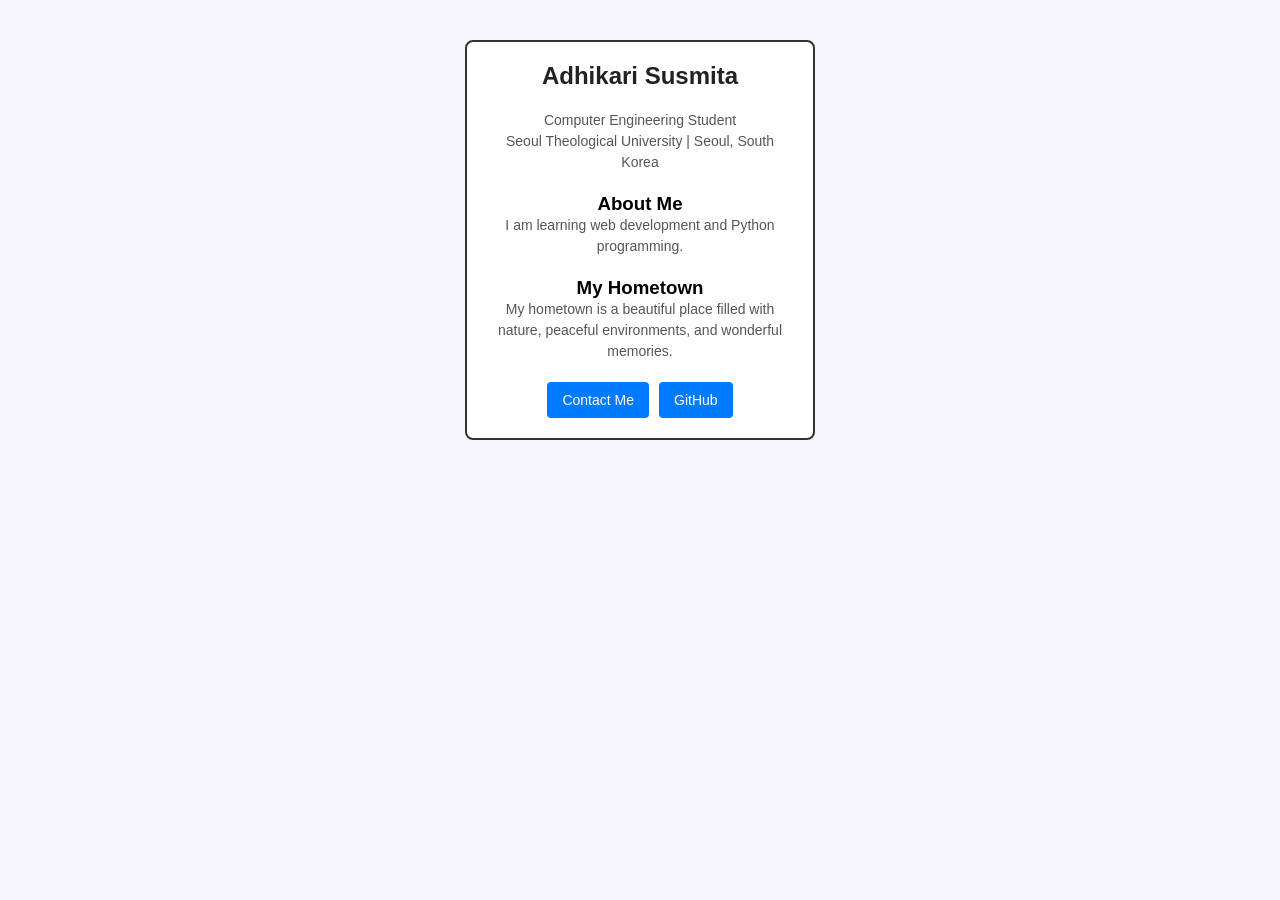
==== index.html @ 7943f9ae "Add hometown section to index.html Added a new section for hometown details." ====
<!DOCTYPE html>
<html lang="en">
<head>
  <meta charset="UTF-8">
  <meta name="viewport" content="width=device-width, initial-scale=1.0">
  <title>My First Web Page</title>
  <link rel="stylesheet" href="style.css">
</head>
<body>

  <div class="card">
    <h1>Adhikari Susmita</h1>
    <p>Computer Engineering Student<br>Seoul Theological University | Seoul, South Korea</p>
    
    <div class="details-section">
      <h3>About Me</h3>
      <p>I am learning web development and Python programming.</p>
    </div>

    <div class="details-section hometown-section">
      <h3>My Hometown</h3>
      <p>My hometown is a beautiful place filled with nature, peaceful environments, and wonderful memories.</p>
    </div>

    <div class="button-group">
      <button class="btn">Contact Me</button>
      <button class="btn">GitHub</button>
    </div>
  </div>

</body>
</html>
---- style.css ----
/* Global Reset */
* {
  box-sizing: border-box;
  margin: 0;
  padding: 0;
}

body {
  font-family: Arial, sans-serif;
  background-color: #f4f4f9;
  
  /* Vertical scroll milna ko lagi min-height ra padding use garne */
  min-height: 100vh;
  display: block; 
  padding: 40px 20px;
}

/* Card Styling */
.card {
  width: 350px;
  max-width: 100%;
  margin: 0 auto; /* Center align garna */
  background-color: #ffffff;
  border: 2px solid #333333;
  padding: 20px;
  border-radius: 8px;
  text-align: center;
}

.card h1 {
  font-size: 24px;
  margin-bottom: 20px;
  color: #222222;
}

.card p {
  font-size: 14px;
  color: #555555;
  margin-bottom: 20px;
  line-height: 1.5;
}

/* Button Group (Horizontal Layout) */
.button-group {
  display: flex;
  justify-content: center;
  gap: 10px; /* Buttons bichko space */
  margin-top: 10px;
}

.btn {
  padding: 10px 15px;
  font-size: 14px;
  background-color: #007bff;
  color: white;
  border: none;
  border-radius: 4px;
  cursor: pointer;
}

.btn:hover {
  background-color: #0056b3;
}
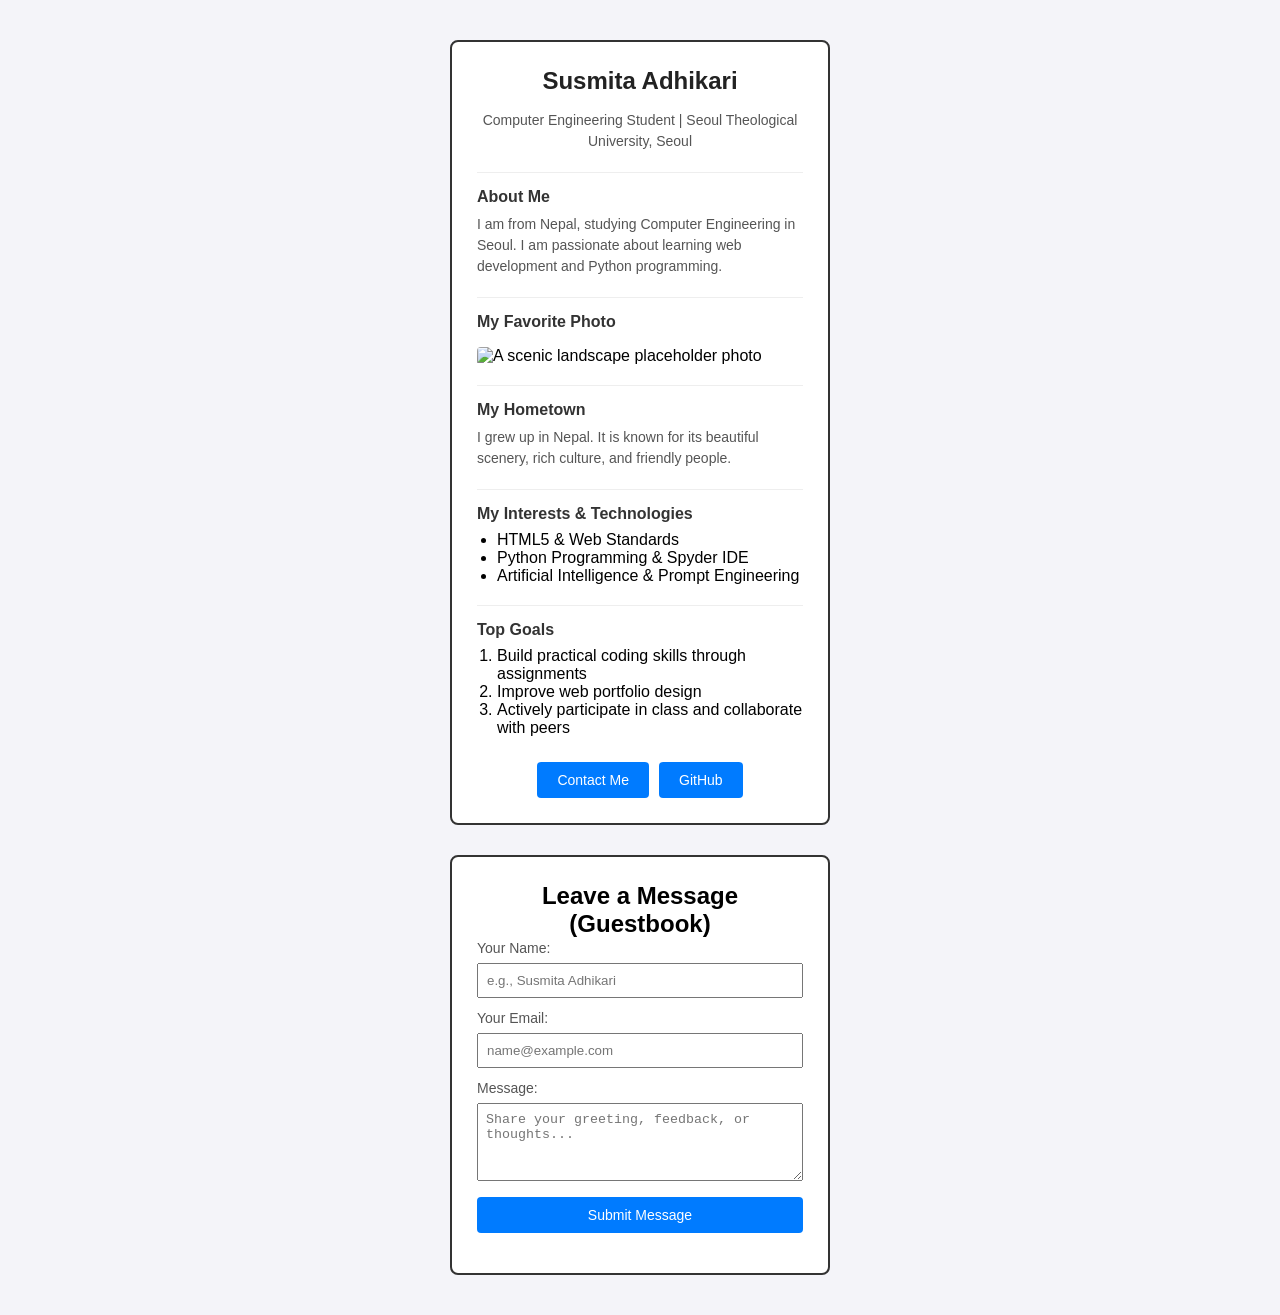
==== commit feebdfff: "Revise index.html for personal portfolio update Updated the profile information and added new sectio" ====
--- a/index.html
+++ b/index.html
@@ -3,23 +3,46 @@
 <head>
   <meta charset="UTF-8">
   <meta name="viewport" content="width=device-width, initial-scale=1.0">
-  <title>My First Web Page</title>
+  <title>Susmita Adhikari - Business Card & Portfolio</title>
   <link rel="stylesheet" href="style.css">
 </head>
 <body>
 
   <div class="card">
-    <h1>Adhikari Susmita</h1>
-    <p>Computer Engineering Student<br>Seoul Theological University | Seoul, South Korea</p>
+    <h1 id="profile-name">Susmita Adhikari</h1>
+    <p class="card-info">Computer Engineering Student | Seoul Theological University, Seoul</p>
     
     <div class="details-section">
       <h3>About Me</h3>
-      <p>I am learning web development and Python programming.</p>
+      <p>I am from Nepal, studying Computer Engineering in Seoul. I am passionate about learning web development and Python programming.</p>
     </div>
 
-    <div class="details-section hometown-section">
+    <div class="details-section">
+      <h3>My Favorite Photo</h3>
+      <img src="https://picsum.photos/400/300" alt="A scenic landscape placeholder photo" style="width:100%; border-radius:4px; margin-top:8px;">
+    </div>
+
+    <div class="details-section">
       <h3>My Hometown</h3>
-      <p>My hometown is a beautiful place filled with nature, peaceful environments, and wonderful memories.</p>
+      <p>I grew up in Nepal. It is known for its beautiful scenery, rich culture, and friendly people.</p>
+    </div>
+
+    <div class="details-section">
+      <h3>My Interests & Technologies</h3>
+      <ul style="text-align: left; padding-left: 20px; margin-top: 8px;">
+        <li>HTML5 & Web Standards</li>
+        <li>Python Programming & Spyder IDE</li>
+        <li>Artificial Intelligence & Prompt Engineering</li>
+      </ul>
+    </div>
+
+    <div class="details-section">
+      <h3>Top Goals</h3>
+      <ol style="text-align: left; padding-left: 20px; margin-top: 8px;">
+        <li>Build practical coding skills through assignments</li>
+        <li>Improve web portfolio design</li>
+        <li>Actively participate in class and collaborate with peers</li>
+      </ol>
     </div>
 
     <div class="button-group">
@@ -28,5 +51,26 @@
     </div>
   </div>
 
+  <div class="card" style="margin-top: 30px;">
+    <h2 id="guestbook">Leave a Message (Guestbook)</h2>
+    <form>
+      <p style="text-align: left; margin-bottom: 10px;">
+        <label for="visitor-name">Your Name:</label><br>
+        <input type="text" id="visitor-name" name="visitor-name" placeholder="e.g., Susmita Adhikari" required style="width: 100%; padding: 8px; margin-top: 4px;">
+      </p>
+      <p style="text-align: left; margin-bottom: 10px;">
+        <label for="visitor-email">Your Email:</label><br>
+        <input type="email" id="visitor-email" name="visitor-email" placeholder="name@example.com" required style="width: 100%; padding: 8px; margin-top: 4px;">
+      </p>
+      <p style="text-align: left; margin-bottom: 10px;">
+        <label for="visitor-message">Message:</label><br>
+        <textarea id="visitor-message" name="visitor-message" rows="4" placeholder="Share your greeting, feedback, or thoughts..." style="width: 100%; padding: 8px; margin-top: 4px;"></textarea>
+      </p>
+      <p>
+        <button type="submit" class="btn" style="width: 100%;">Submit Message</button>
+      </p>
+    </form>
+  </div>
+
 </body>
 </html>
--- a/style.css
+++ b/style.css
@@ -8,8 +8,6 @@
 body {
   font-family: Arial, sans-serif;
   background-color: #f4f4f9;
-  
-  /* Vertical scroll milna ko lagi min-height ra padding use garne */
   min-height: 100vh;
   display: block; 
   padding: 40px 20px;
@@ -17,39 +15,52 @@
 
 /* Card Styling */
 .card {
-  width: 350px;
+  width: 380px;
   max-width: 100%;
-  margin: 0 auto; /* Center align garna */
+  margin: 0 auto;
   background-color: #ffffff;
   border: 2px solid #333333;
-  padding: 20px;
+  padding: 25px;
   border-radius: 8px;
   text-align: center;
 }
 
 .card h1 {
   font-size: 24px;
-  margin-bottom: 20px;
+  margin-bottom: 15px;
   color: #222222;
 }
 
 .card p {
   font-size: 14px;
   color: #555555;
-  margin-bottom: 20px;
+  margin-bottom: 15px;
   line-height: 1.5;
+}
+
+.details-section {
+  margin-top: 20px;
+  padding-top: 15px;
+  border-top: 1px solid #eeeeee;
+  text-align: left;
+}
+
+.details-section h3 {
+  font-size: 16px;
+  margin-bottom: 8px;
+  color: #333333;
 }
 
 /* Button Group (Horizontal Layout) */
 .button-group {
   display: flex;
   justify-content: center;
-  gap: 10px; /* Buttons bichko space */
-  margin-top: 10px;
+  gap: 10px;
+  margin-top: 25px;
 }
 
 .btn {
-  padding: 10px 15px;
+  padding: 10px 20px;
   font-size: 14px;
   background-color: #007bff;
   color: white;
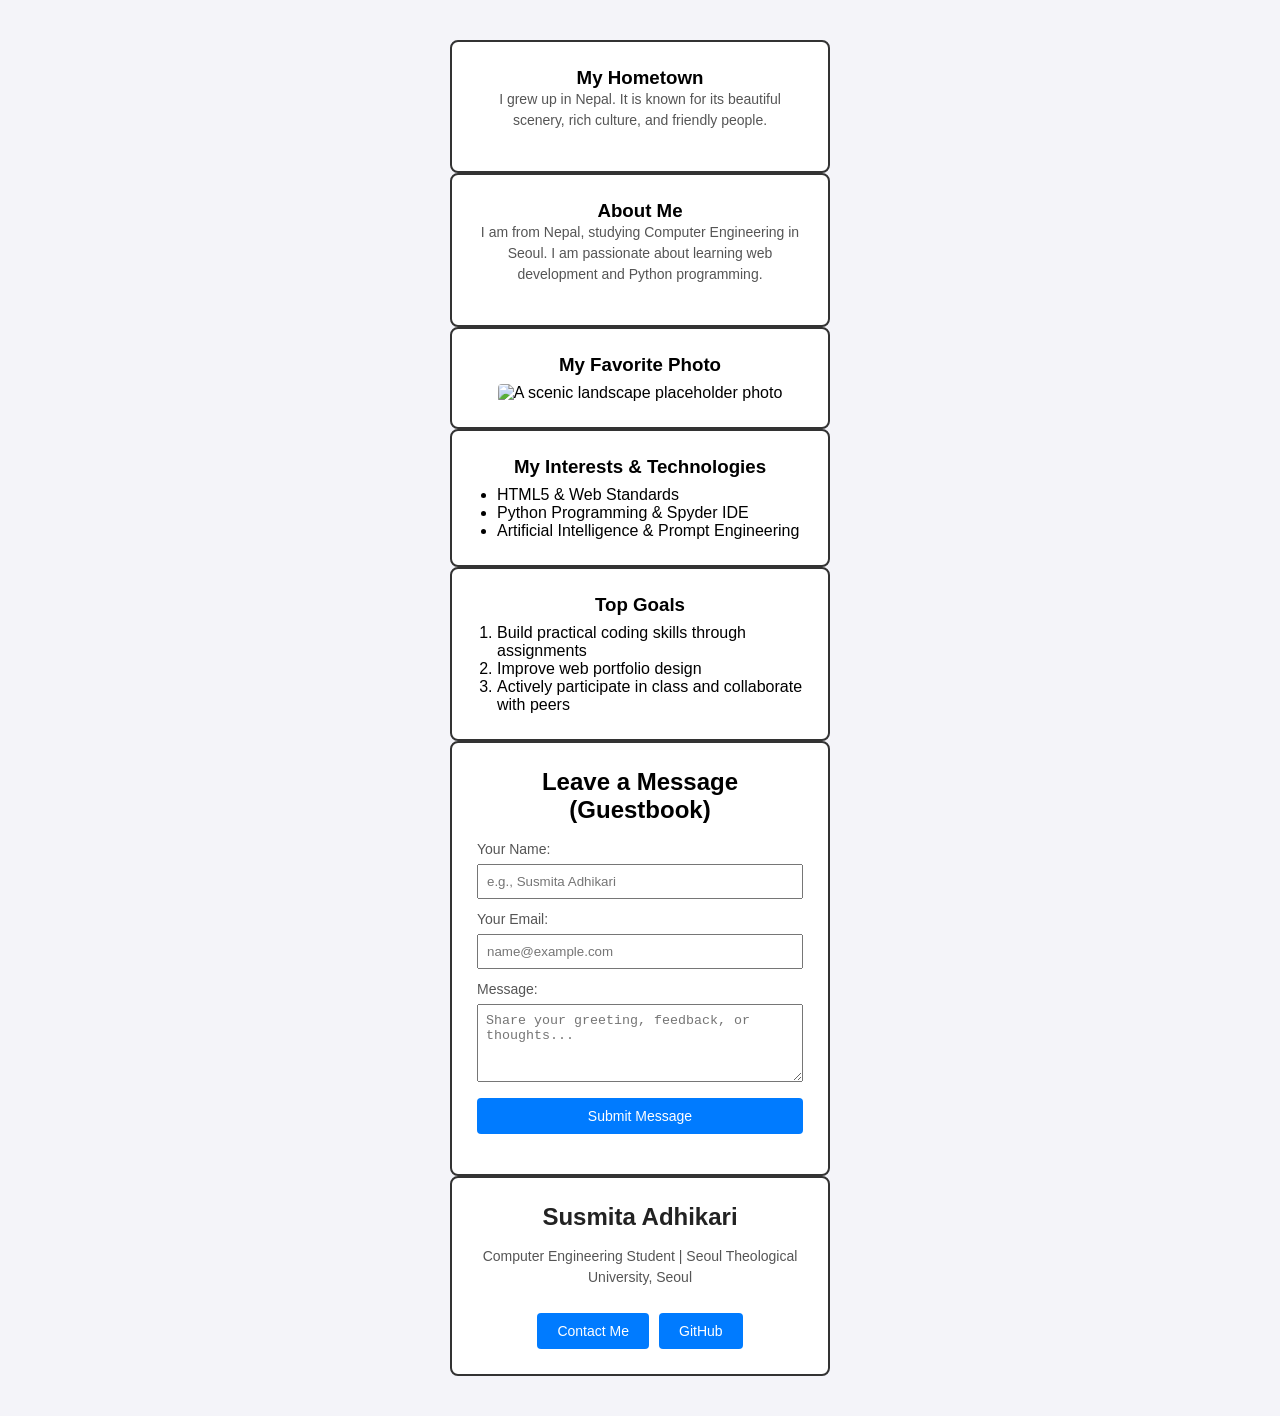
==== commit 9952995a: "Reorganize HTML structure and update title" ====
--- a/index.html
+++ b/index.html
@@ -3,56 +3,52 @@
 <head>
   <meta charset="UTF-8">
   <meta name="viewport" content="width=device-width, initial-scale=1.0">
-  <title>Susmita Adhikari - Business Card & Portfolio</title>
+  <title>Susmita Adhikari - Portfolio</title>
   <link rel="stylesheet" href="style.css">
 </head>
 <body>
 
+  <!-- 1. Hometown Card (Top ma rakhiyeko) -->
   <div class="card">
-    <h1 id="profile-name">Susmita Adhikari</h1>
-    <p class="card-info">Computer Engineering Student | Seoul Theological University, Seoul</p>
-    
-    <div class="details-section">
-      <h3>About Me</h3>
-      <p>I am from Nepal, studying Computer Engineering in Seoul. I am passionate about learning web development and Python programming.</p>
-    </div>
-
-    <div class="details-section">
-      <h3>My Favorite Photo</h3>
-      <img src="https://picsum.photos/400/300" alt="A scenic landscape placeholder photo" style="width:100%; border-radius:4px; margin-top:8px;">
-    </div>
-
-    <div class="details-section">
-      <h3>My Hometown</h3>
-      <p>I grew up in Nepal. It is known for its beautiful scenery, rich culture, and friendly people.</p>
-    </div>
-
-    <div class="details-section">
-      <h3>My Interests & Technologies</h3>
-      <ul style="text-align: left; padding-left: 20px; margin-top: 8px;">
-        <li>HTML5 & Web Standards</li>
-        <li>Python Programming & Spyder IDE</li>
-        <li>Artificial Intelligence & Prompt Engineering</li>
-      </ul>
-    </div>
-
-    <div class="details-section">
-      <h3>Top Goals</h3>
-      <ol style="text-align: left; padding-left: 20px; margin-top: 8px;">
-        <li>Build practical coding skills through assignments</li>
-        <li>Improve web portfolio design</li>
-        <li>Actively participate in class and collaborate with peers</li>
-      </ol>
-    </div>
-
-    <div class="button-group">
-      <button class="btn">Contact Me</button>
-      <button class="btn">GitHub</button>
-    </div>
+    <h3>My Hometown</h3>
+    <p>I grew up in Nepal. It is known for its beautiful scenery, rich culture, and friendly people.</p>
   </div>
 
-  <div class="card" style="margin-top: 30px;">
-    <h2 id="guestbook">Leave a Message (Guestbook)</h2>
+  <!-- 2. About Me Card -->
+  <div class="card">
+    <h3>About Me</h3>
+    <p>I am from Nepal, studying Computer Engineering in Seoul. I am passionate about learning web development and Python programming.</p>
+  </div>
+
+  <!-- 3. Favorite Photo Card -->
+  <div class="card">
+    <h3>My Favorite Photo</h3>
+    <img src="https://picsum.photos/400/300" alt="A scenic landscape placeholder photo" style="width:100%; border-radius:4px; margin-top:8px;">
+  </div>
+
+  <!-- 4. Interests & Technologies Card -->
+  <div class="card">
+    <h3>My Interests & Technologies</h3>
+    <ul style="text-align: left; padding-left: 20px; margin-top: 8px;">
+      <li>HTML5 & Web Standards</li>
+      <li>Python Programming & Spyder IDE</li>
+      <li>Artificial Intelligence & Prompt Engineering</li>
+    </ul>
+  </div>
+
+  <!-- 5. Top Goals Card -->
+  <div class="card">
+    <h3>Top Goals</h3>
+    <ol style="text-align: left; padding-left: 20px; margin-top: 8px;">
+      <li>Build practical coding skills through assignments</li>
+      <li>Improve web portfolio design</li>
+      <li>Actively participate in class and collaborate with peers</li>
+    </ol>
+  </div>
+
+  <!-- 6. Guestbook / Form Card -->
+  <div class="card">
+    <h2 id="guestbook" style="margin-bottom: 15px;">Leave a Message (Guestbook)</h2>
     <form>
       <p style="text-align: left; margin-bottom: 10px;">
         <label for="visitor-name">Your Name:</label><br>
@@ -72,5 +68,15 @@
     </form>
   </div>
 
+  <!-- 7. Personal Card / Header Card (Last ma rakhiyeko) -->
+  <div class="card">
+    <h1 id="profile-name">Susmita Adhikari</h1>
+    <p class="card-info">Computer Engineering Student | Seoul Theological University, Seoul</p>
+    <div class="button-group">
+      <button class="btn">Contact Me</button>
+      <button class="btn">GitHub</button>
+    </div>
+  </div>
+
 </body>
 </html>
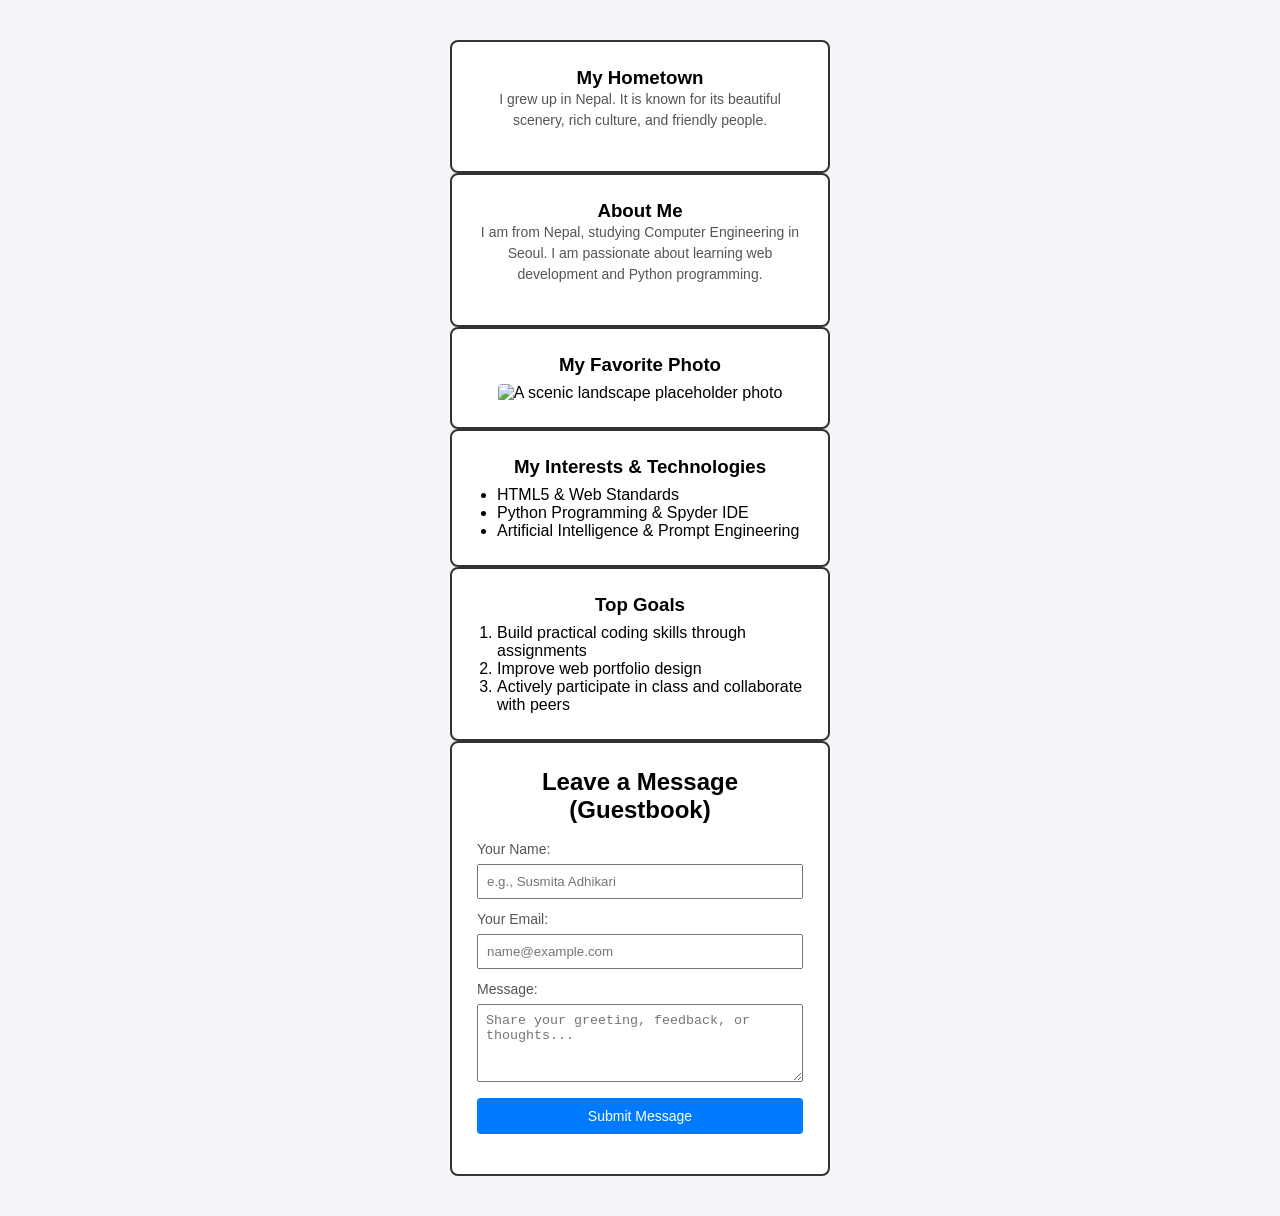
==== commit 3fa3dcd6: "Update index.html" ====
--- a/index.html
+++ b/index.html
@@ -8,7 +8,7 @@
 </head>
 <body>
 
-  <!-- 1. Hometown Card (Top ma rakhiyeko) -->
+  <!-- 1. Hometown Card  -->
   <div class="card">
     <h3>My Hometown</h3>
     <p>I grew up in Nepal. It is known for its beautiful scenery, rich culture, and friendly people.</p>
@@ -68,7 +68,7 @@
     </form>
   </div>
 
-  <!-- 7. Personal Card / Header Card (Last ma rakhiyeko) -->
+  <!-- 7. Personal card
   <div class="card">
     <h1 id="profile-name">Susmita Adhikari</h1>
     <p class="card-info">Computer Engineering Student | Seoul Theological University, Seoul</p>
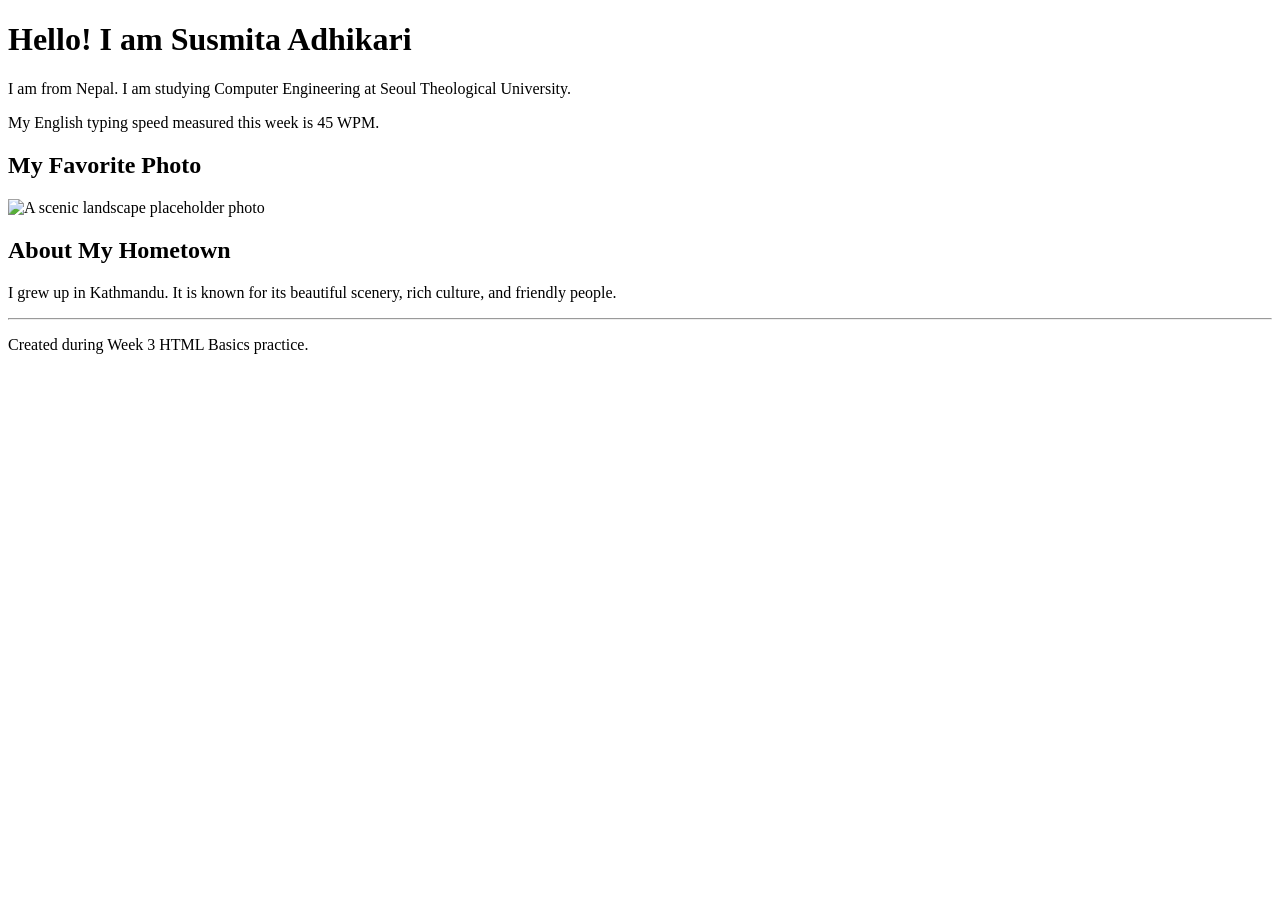
==== commit cad2a582: "Replace index.html content with new personal webpage Removed the previous content and replaced it wi" ====
--- a/index.html
+++ b/index.html
@@ -1,82 +1,21 @@
 <!DOCTYPE html>
 <html lang="en">
 <head>
-  <meta charset="UTF-8">
-  <meta name="viewport" content="width=device-width, initial-scale=1.0">
-  <title>Susmita Adhikari - Portfolio</title>
-  <link rel="stylesheet" href="style.css">
+    <meta charset="UTF-8">
+    <title>My First Web Page</title>
 </head>
 <body>
+    <h1>Hello! I am Susmita Adhikari</h1>
+    <p>I am from Nepal. I am studying Computer Engineering at Seoul Theological University.</p>
+    <p>My English typing speed measured this week is 45 WPM.</p>
 
-  <!-- 1. Hometown Card  -->
-  <div class="card">
-    <h3>My Hometown</h3>
-    <p>I grew up in Nepal. It is known for its beautiful scenery, rich culture, and friendly people.</p>
-  </div>
+    <h2>My Favorite Photo</h2>
+    <img src="https://picsum.photos/400/300" alt="A scenic landscape placeholder photo">
 
-  <!-- 2. About Me Card -->
-  <div class="card">
-    <h3>About Me</h3>
-    <p>I am from Nepal, studying Computer Engineering in Seoul. I am passionate about learning web development and Python programming.</p>
-  </div>
-
-  <!-- 3. Favorite Photo Card -->
-  <div class="card">
-    <h3>My Favorite Photo</h3>
-    <img src="https://picsum.photos/400/300" alt="A scenic landscape placeholder photo" style="width:100%; border-radius:4px; margin-top:8px;">
-  </div>
-
-  <!-- 4. Interests & Technologies Card -->
-  <div class="card">
-    <h3>My Interests & Technologies</h3>
-    <ul style="text-align: left; padding-left: 20px; margin-top: 8px;">
-      <li>HTML5 & Web Standards</li>
-      <li>Python Programming & Spyder IDE</li>
-      <li>Artificial Intelligence & Prompt Engineering</li>
-    </ul>
-  </div>
-
-  <!-- 5. Top Goals Card -->
-  <div class="card">
-    <h3>Top Goals</h3>
-    <ol style="text-align: left; padding-left: 20px; margin-top: 8px;">
-      <li>Build practical coding skills through assignments</li>
-      <li>Improve web portfolio design</li>
-      <li>Actively participate in class and collaborate with peers</li>
-    </ol>
-  </div>
-
-  <!-- 6. Guestbook / Form Card -->
-  <div class="card">
-    <h2 id="guestbook" style="margin-bottom: 15px;">Leave a Message (Guestbook)</h2>
-    <form>
-      <p style="text-align: left; margin-bottom: 10px;">
-        <label for="visitor-name">Your Name:</label><br>
-        <input type="text" id="visitor-name" name="visitor-name" placeholder="e.g., Susmita Adhikari" required style="width: 100%; padding: 8px; margin-top: 4px;">
-      </p>
-      <p style="text-align: left; margin-bottom: 10px;">
-        <label for="visitor-email">Your Email:</label><br>
-        <input type="email" id="visitor-email" name="visitor-email" placeholder="name@example.com" required style="width: 100%; padding: 8px; margin-top: 4px;">
-      </p>
-      <p style="text-align: left; margin-bottom: 10px;">
-        <label for="visitor-message">Message:</label><br>
-        <textarea id="visitor-message" name="visitor-message" rows="4" placeholder="Share your greeting, feedback, or thoughts..." style="width: 100%; padding: 8px; margin-top: 4px;"></textarea>
-      </p>
-      <p>
-        <button type="submit" class="btn" style="width: 100%;">Submit Message</button>
-      </p>
-    </form>
-  </div>
-
-  <!-- 7. Personal card
-  <div class="card">
-    <h1 id="profile-name">Susmita Adhikari</h1>
-    <p class="card-info">Computer Engineering Student | Seoul Theological University, Seoul</p>
-    <div class="button-group">
-      <button class="btn">Contact Me</button>
-      <button class="btn">GitHub</button>
-    </div>
-  </div>
-
+    <h2>About My Hometown</h2>
+    <p>I grew up in Kathmandu. It is known for its beautiful scenery, rich culture, and friendly people.</p>
+    
+    <hr>
+    <p>Created during Week 3 HTML Basics practice.</p>
 </body>
 </html>
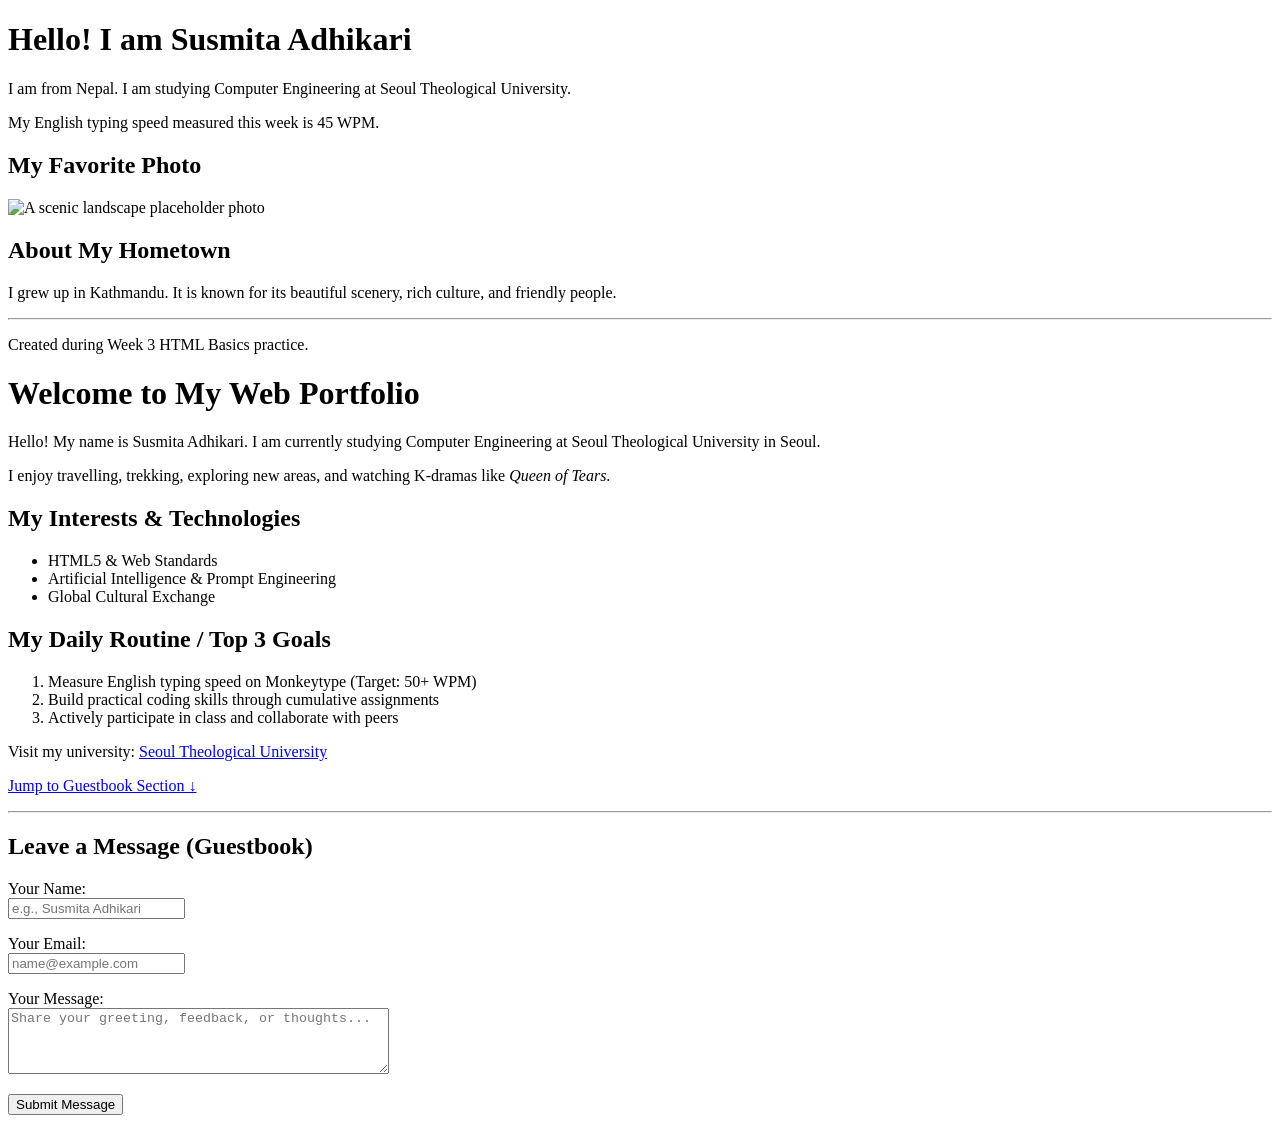
==== commit 6252d47b: "Update index.html" ====
--- a/index.html
+++ b/index.html
@@ -19,3 +19,57 @@
     <p>Created during Week 3 HTML Basics practice.</p>
 </body>
 </html>
+
+<!DOCTYPE html>
+<html lang="en">
+<head>
+    <meta charset="UTF-8">
+    <meta name="viewport" content="width=device-width, initial-scale=1.0">
+    <title>Susmita Adhikari - Web Portfolio</title>
+</head>
+<body>
+
+    <h1>Welcome to My Web Portfolio</h1>
+    <p>Hello! My name is Susmita Adhikari. I am currently studying Computer Engineering at Seoul Theological University in Seoul.</p>
+    <p>I enjoy travelling, trekking, exploring new areas, and watching K-dramas like <em>Queen of Tears</em>.</p>
+
+    <h2>My Interests & Technologies</h2>
+    <ul>
+        <li>HTML5 & Web Standards</li>
+        <li>Artificial Intelligence & Prompt Engineering</li>
+        <li>Global Cultural Exchange</li>
+    </ul>
+
+    <h2>My Daily Routine / Top 3 Goals</h2>
+    <ol>
+        <li>Measure English typing speed on Monkeytype (Target: 50+ WPM)</li>
+        <li>Build practical coding skills through cumulative assignments</li>
+        <li>Actively participate in class and collaborate with peers</li>
+    </ol>
+
+    <p>Visit my university: <a href="https://www.stu.ac.kr" target="_blank">Seoul Theological University</a></p>
+    
+    <p><a href="#guestbook">Jump to Guestbook Section ↓</a></p>
+
+    <hr>
+    <h2 id="guestbook">Leave a Message (Guestbook)</h2>
+    <form>
+        <p>
+            <label for="visitor-name">Your Name:</label><br>
+            <input type="text" id="visitor-name" name="visitor-name" placeholder="e.g., Susmita Adhikari" required>
+        </p>
+        <p>
+            <label for="visitor-email">Your Email:</label><br>
+            <input type="email" id="visitor-email" name="visitor-email" placeholder="name@example.com" required>
+        </p>
+        <p>
+            <label for="visitor-message">Your Message:</label><br>
+            <textarea id="visitor-message" name="visitor-message" rows="4" cols="45" placeholder="Share your greeting, feedback, or thoughts..."></textarea>
+        </p>
+        <p>
+            <button type="submit">Submit Message</button>
+        </p>
+    </form>
+
+</body>
+</html>
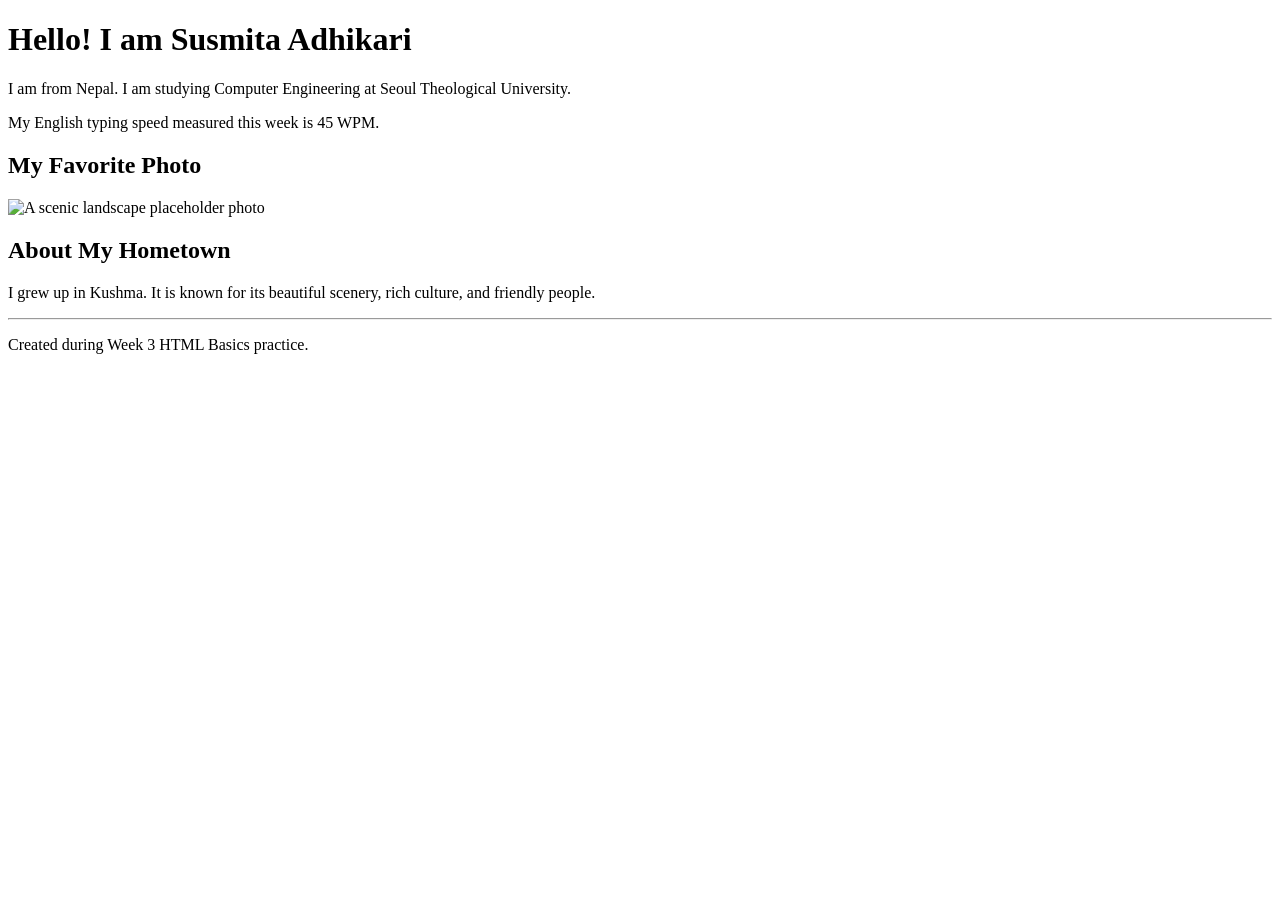
==== commit ca6ebb17: "Revise hometown and update page title Updated hometown information and modified the page title." ====
--- a/index.html
+++ b/index.html
@@ -2,7 +2,7 @@
 <html lang="en">
 <head>
     <meta charset="UTF-8">
-    <title>My First Web Page</title>
+    <title>My First Web Page - Susmita Adhikari</title>
 </head>
 <body>
     <h1>Hello! I am Susmita Adhikari</h1>
@@ -13,63 +13,9 @@
     <img src="https://picsum.photos/400/300" alt="A scenic landscape placeholder photo">
 
     <h2>About My Hometown</h2>
-    <p>I grew up in Kathmandu. It is known for its beautiful scenery, rich culture, and friendly people.</p>
+    <p>I grew up in Kushma. It is known for its beautiful scenery, rich culture, and friendly people.</p>
     
     <hr>
     <p>Created during Week 3 HTML Basics practice.</p>
 </body>
 </html>
-
-<!DOCTYPE html>
-<html lang="en">
-<head>
-    <meta charset="UTF-8">
-    <meta name="viewport" content="width=device-width, initial-scale=1.0">
-    <title>Susmita Adhikari - Web Portfolio</title>
-</head>
-<body>
-
-    <h1>Welcome to My Web Portfolio</h1>
-    <p>Hello! My name is Susmita Adhikari. I am currently studying Computer Engineering at Seoul Theological University in Seoul.</p>
-    <p>I enjoy travelling, trekking, exploring new areas, and watching K-dramas like <em>Queen of Tears</em>.</p>
-
-    <h2>My Interests & Technologies</h2>
-    <ul>
-        <li>HTML5 & Web Standards</li>
-        <li>Artificial Intelligence & Prompt Engineering</li>
-        <li>Global Cultural Exchange</li>
-    </ul>
-
-    <h2>My Daily Routine / Top 3 Goals</h2>
-    <ol>
-        <li>Measure English typing speed on Monkeytype (Target: 50+ WPM)</li>
-        <li>Build practical coding skills through cumulative assignments</li>
-        <li>Actively participate in class and collaborate with peers</li>
-    </ol>
-
-    <p>Visit my university: <a href="https://www.stu.ac.kr" target="_blank">Seoul Theological University</a></p>
-    
-    <p><a href="#guestbook">Jump to Guestbook Section ↓</a></p>
-
-    <hr>
-    <h2 id="guestbook">Leave a Message (Guestbook)</h2>
-    <form>
-        <p>
-            <label for="visitor-name">Your Name:</label><br>
-            <input type="text" id="visitor-name" name="visitor-name" placeholder="e.g., Susmita Adhikari" required>
-        </p>
-        <p>
-            <label for="visitor-email">Your Email:</label><br>
-            <input type="email" id="visitor-email" name="visitor-email" placeholder="name@example.com" required>
-        </p>
-        <p>
-            <label for="visitor-message">Your Message:</label><br>
-            <textarea id="visitor-message" name="visitor-message" rows="4" cols="45" placeholder="Share your greeting, feedback, or thoughts..."></textarea>
-        </p>
-        <p>
-            <button type="submit">Submit Message</button>
-        </p>
-    </form>
-
-</body>
-</html>
